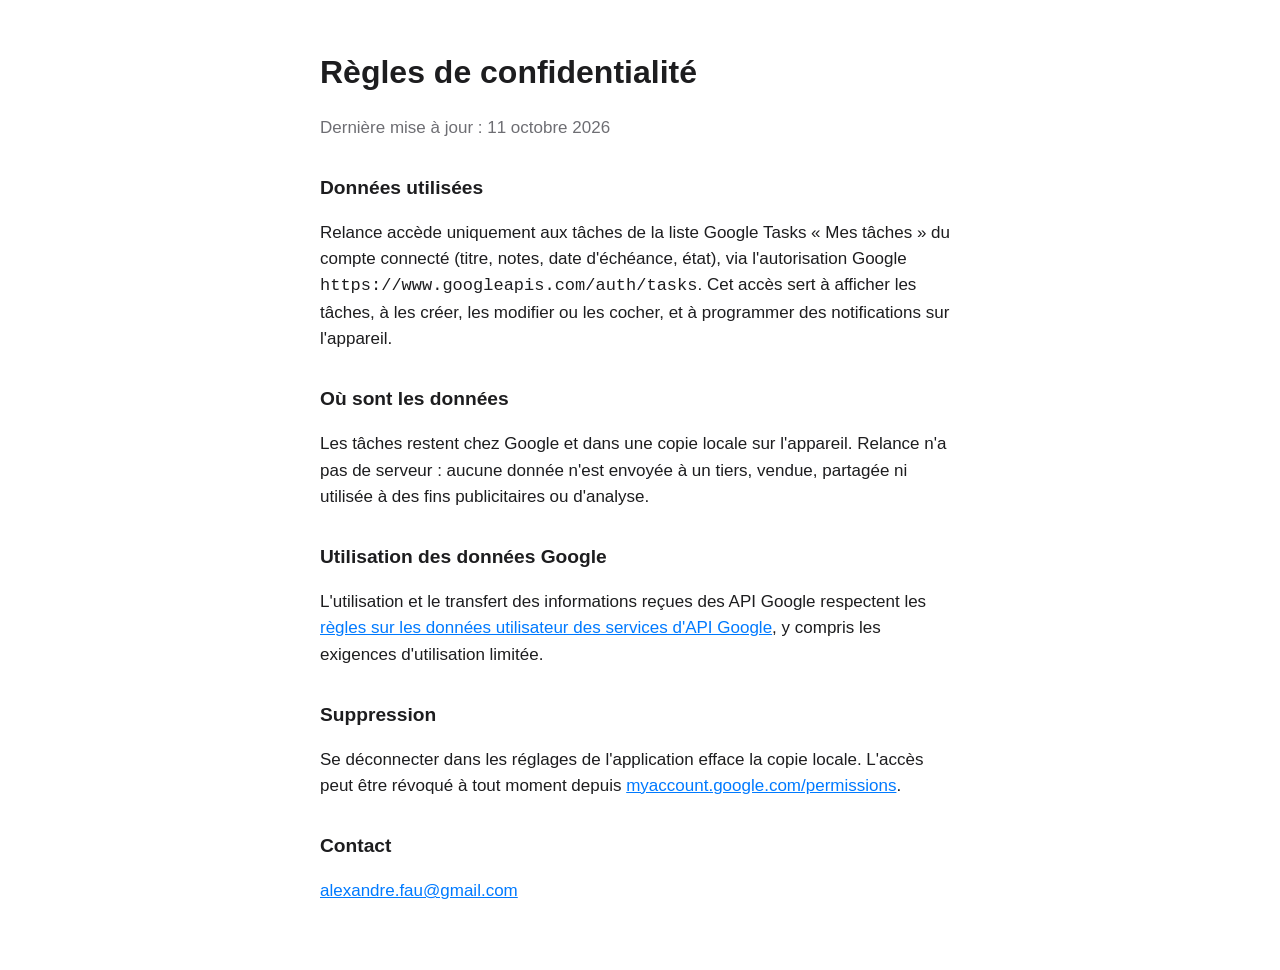
==== docs/privacy.html @ bc7027fb "Relance : cadrage, phase 1 de l'app et pages GitHub Pages App SwiftUI iPhone/iPad branchée sur Googl" ====
<!doctype html>
<html lang="fr">
<head>
<meta charset="utf-8">
<meta name="viewport" content="width=device-width, initial-scale=1">
<title>Confidentialité Relance</title>
<link rel="stylesheet" href="style.css">
</head>
<body>
<main>
<h1>Règles de confidentialité</h1>
<p class="muted">Dernière mise à jour : 11 octobre 2026</p>

<h2>Données utilisées</h2>
<p>Relance accède uniquement aux tâches de la liste Google Tasks « Mes tâches » du compte connecté (titre, notes, date d'échéance, état), via l'autorisation Google <code>https://www.googleapis.com/auth/tasks</code>. Cet accès sert à afficher les tâches, à les créer, les modifier ou les cocher, et à programmer des notifications sur l'appareil.</p>

<h2>Où sont les données</h2>
<p>Les tâches restent chez Google et dans une copie locale sur l'appareil. Relance n'a pas de serveur : aucune donnée n'est envoyée à un tiers, vendue, partagée ni utilisée à des fins publicitaires ou d'analyse.</p>

<h2>Utilisation des données Google</h2>
<p>L'utilisation et le transfert des informations reçues des API Google respectent les <a href="https://developers.google.com/terms/api-services-user-data-policy">règles sur les données utilisateur des services d'API Google</a>, y compris les exigences d'utilisation limitée.</p>

<h2>Suppression</h2>
<p>Se déconnecter dans les réglages de l'application efface la copie locale. L'accès peut être révoqué à tout moment depuis <a href="https://myaccount.google.com/permissions">myaccount.google.com/permissions</a>.</p>

<h2>Contact</h2>
<p><a href="mailto:alexandre.fau@gmail.com">alexandre.fau@gmail.com</a></p>
</main>
</body>
</html>
---- docs/style.css ----
:root { color-scheme: light dark; --bg: #fff; --fg: #1d1d1f; --muted: #6e6e73; --accent: #007aff; }
@media (prefers-color-scheme: dark) { :root { --bg: #000; --fg: #f5f5f7; --muted: #a1a1a6; --accent: #0a84ff; } }
body { margin: 0; background: var(--bg); color: var(--fg); font: 17px/1.55 -apple-system, BlinkMacSystemFont, "Segoe UI", sans-serif; }
main { max-width: 640px; margin: 0 auto; padding: 48px 16px; }
h1 { font-size: 2rem; margin: 0 0 8px; }
h2 { font-size: 1.2rem; margin-top: 32px; }
p, li { color: var(--fg); }
.muted { color: var(--muted); }
a { color: var(--accent); }
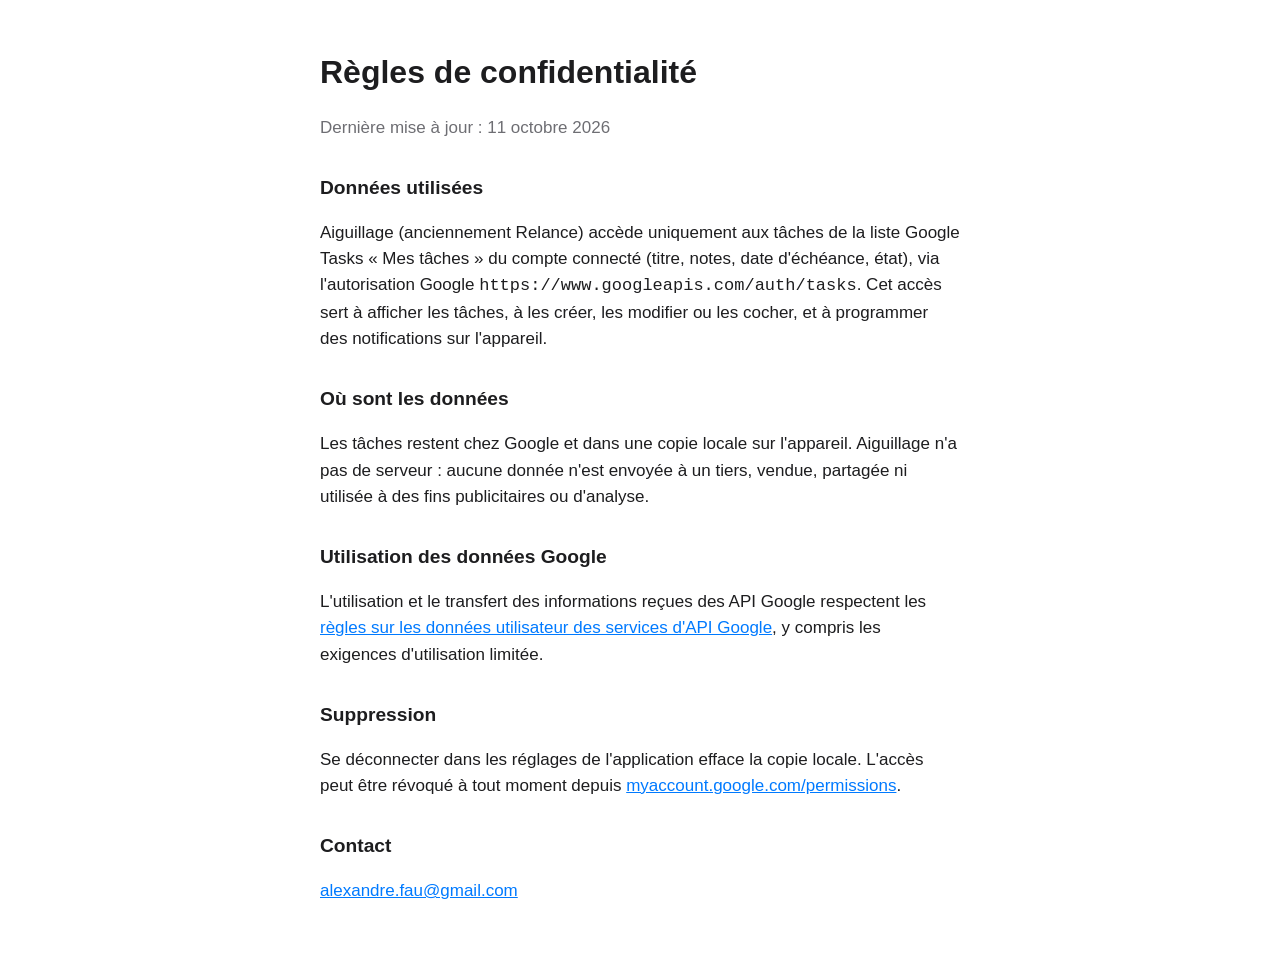
==== commit 259160e5: "Aiguillage : nouveau nom, icône, charte et montre au premier plan - L'app s'appelle Aiguillage (nom " ====
--- a/docs/privacy.html
+++ b/docs/privacy.html
@@ -3,7 +3,7 @@
 <head>
 <meta charset="utf-8">
 <meta name="viewport" content="width=device-width, initial-scale=1">
-<title>Confidentialité Relance</title>
+<title>Confidentialité Aiguillage</title>
 <link rel="stylesheet" href="style.css">
 </head>
 <body>
@@ -12,10 +12,10 @@
 <p class="muted">Dernière mise à jour : 11 octobre 2026</p>
 
 <h2>Données utilisées</h2>
-<p>Relance accède uniquement aux tâches de la liste Google Tasks « Mes tâches » du compte connecté (titre, notes, date d'échéance, état), via l'autorisation Google <code>https://www.googleapis.com/auth/tasks</code>. Cet accès sert à afficher les tâches, à les créer, les modifier ou les cocher, et à programmer des notifications sur l'appareil.</p>
+<p>Aiguillage (anciennement Relance) accède uniquement aux tâches de la liste Google Tasks « Mes tâches » du compte connecté (titre, notes, date d'échéance, état), via l'autorisation Google <code>https://www.googleapis.com/auth/tasks</code>. Cet accès sert à afficher les tâches, à les créer, les modifier ou les cocher, et à programmer des notifications sur l'appareil.</p>
 
 <h2>Où sont les données</h2>
-<p>Les tâches restent chez Google et dans une copie locale sur l'appareil. Relance n'a pas de serveur : aucune donnée n'est envoyée à un tiers, vendue, partagée ni utilisée à des fins publicitaires ou d'analyse.</p>
+<p>Les tâches restent chez Google et dans une copie locale sur l'appareil. Aiguillage n'a pas de serveur : aucune donnée n'est envoyée à un tiers, vendue, partagée ni utilisée à des fins publicitaires ou d'analyse.</p>
 
 <h2>Utilisation des données Google</h2>
 <p>L'utilisation et le transfert des informations reçues des API Google respectent les <a href="https://developers.google.com/terms/api-services-user-data-policy">règles sur les données utilisateur des services d'API Google</a>, y compris les exigences d'utilisation limitée.</p>
